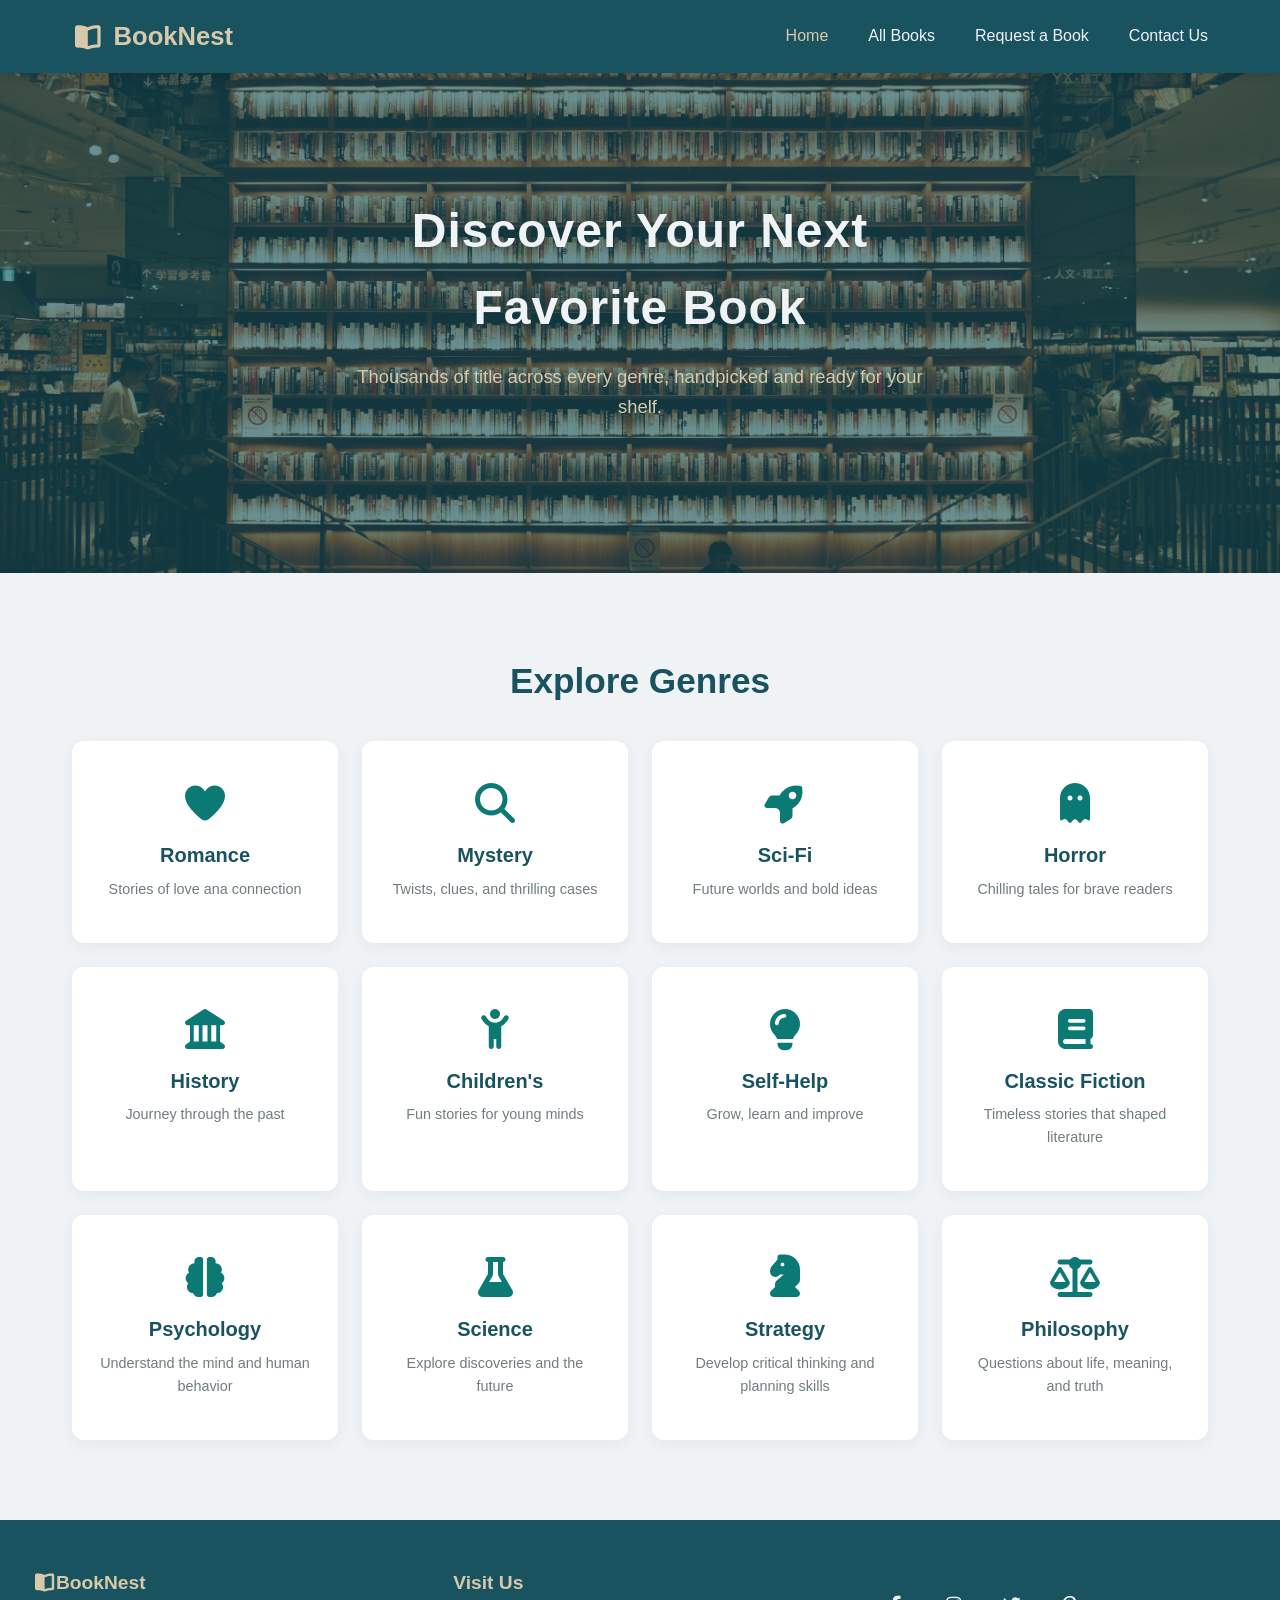
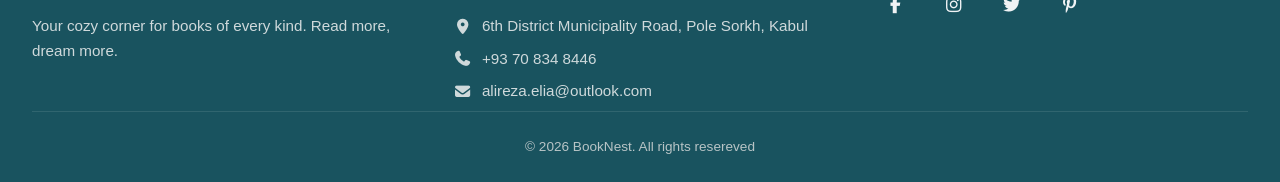
==== index.html @ 56373166 "Initial Commit" ====
<!doctype html>
<html lang="en">
  <head>
    <meta charset="UTF-8" />
    <meta name="viewport" content="width=device-width, initial-scale=1.0" />
    <title>BookNest | Online BookStore</title>
    <link rel="stylesheet" href="css/main.css" />
    <link rel="stylesheet" href="css/navbar.css" />
    <link rel="stylesheet" href="css/home.css" />
    <link rel="stylesheet" href="css/footer.css" />
    <link rel="stylesheet" href="css/responsive.css" />
    <link rel="stylesheet" href="fontawesome/css/all.min.css" />
  </head>
  <body>
    <!-- Navbar -->
    <nav class="navbar">
      <div class="nav-container">
        <a href="index.html" class="nav-logo">
          <i class="fa-solid fa-book-open"></i> BookNest
        </a>

        <input type="checkbox" id="nav-toggle" class="nav-toggle" />
        <label for="nav-toggle" class="nav-toggle-label">
          <i class="fa-solid fa-bars"></i>
        </label>

        <ul class="nav-links">
          <li><a href="index.html" class="active">Home</a></li>
          <li><a href="books.html">All Books</a></li>
          <li><a href="request.html">Request a Book</a></li>
          <li><a href="contact.com">Contact Us</a></li>
        </ul>
      </div>
    </nav>

    <!-- Header -->
    <header class="library">
      <div class="library-content">
        <h1>Discover Your Next Favorite Book</h1>
        <p>
          Thousands of title across every genre, handpicked and ready for your
          shelf.
        </p>
      </div>
    </header>

    <main>
      <section class="genres">
        <h2 class="section-title">Explore Genres</h2>
        <div class="genres-grid">
          <div class="genre-card">
            <i class="fa-solid fa-heart"></i>
            <h3>Romance</h3>
            <p>Stories of love ana connection</p>
          </div>

          <div class="genre-card">
            <i class="fa-solid fa-magnifying-glass"></i>
            <h3>Mystery</h3>
            <p>Twists, clues, and thrilling cases</p>
          </div>

          <div class="genre-card">
            <i class="fa-solid fa-rocket"></i>
            <h3>Sci-Fi</h3>
            <p>Future worlds and bold ideas</p>
          </div>

          <div class="genre-card">
            <i class="fa-solid fa-ghost"></i>
            <h3>Horror</h3>
            <p>Chilling tales for brave readers</p>
          </div>

          <div class="genre-card">
            <i class="fa-solid fa-landmark"></i>
            <h3>History</h3>
            <p>Journey through the past</p>
          </div>

          <div class="genre-card">
            <i class="fa-solid fa-child-reaching"></i>
            <h3>Children's</h3>
            <p>Fun stories for young minds</p>
          </div>

          <div class="genre-card">
            <i class="fa-solid fa-lightbulb"></i>
            <h3>Self-Help</h3>
            <p>Grow, learn and improve</p>
          </div>

          <div class="genre-card">
            <i class="fa-solid fa-book"></i>
            <h3>Classic Fiction</h3>
            <p>Timeless stories that shaped literature</p>
          </div>

          <div class="genre-card">
            <i class="fa-solid fa-brain"></i>
            <h3>Psychology</h3>
            <p>Understand the mind and human behavior</p>
          </div>

          <div class="genre-card">
            <i class="fa-solid fa-flask"></i>
            <h3>Science</h3>
            <p>Explore discoveries and the future</p>
          </div>

          <div class="genre-card">
            <i class="fa-solid fa-chess-knight"></i>
            <h3>Strategy</h3>
            <p>Develop critical thinking and planning skills</p>
          </div>

          <div class="genre-card">
            <i class="fa-solid fa-scale-balanced"></i>
            <h3>Philosophy</h3>
            <p>Questions about life, meaning, and truth</p>
          </div>
        </div>
      </section>
    </main>

    <footer class="footer">
      <div class="footer-container">
        <div class="footer-col">
          <h3><i class="fa-solid fa-book-open"></i>BookNest</h3>
          <p>
            Your cozy corner for books of every kind. Read more, dream more.
          </p>
        </div>

        <div class="footer-col">
          <h3>Visit Us</h3>
          <p>
            <i class="fa-solid fa-location-dot"></i>6th District Municipality
            Road, Pole Sorkh, Kabul
          </p>
          <p><i class="fa-solid fa-phone"></i>+93 70 834 8446</p>
          <p><i class="fa-solid fa-envelope"></i>alireza.elia@outlook.com</p>
        </div>

        <div class="social-icons">
          <a href="#"><i class="fa-brands fa-facebook-f"></i></a>
          <a href="#"><i class="fa-brands fa-instagram"></i></a>
          <a href="#"><i class="fa-brands fa-twitter"></i></a>
          <a href="#"><i class="fa-brands fa-pinterest-p"></i></a>
        </div>
      </div>
      <div class="footer-bottom">
        <p>&copy; 2026 BookNest. All rights resereved</p>
      </div>
    </footer>
  </body>
</html>
---- css/main.css ----
/* =====================================================
   VARIABLES
===================================================== */
:root {
  --dark-teal: #19535f;
  --teal--: #0b7a75;
  --cream: #d7c9aa;
  --maroon: #7b2d26;
  --light: #f0f3f5;
  --transition: all 0.3s ease;
}

/* =====================================================
   RESET
===================================================== */
* {
  margin: 0;
  padding: 0;
  box-sizing: border-box;
}

html {
  scroll-behavior: smooth;
}

body {
  font-family: "Poppins", sans-serif;
  background-color: var(--light);
  color: var(--dark-teal);
  line-height: 1.6;
}

a {
  text-decoration: none;
  color: inherit;
}

ul {
  list-style: none;
}

img {
  max-width: 100%;
  display: block;
}

/* =====================================================
   FONTS
===================================================== */
@font-face {
  font-family: "Poppins";
  src: url("../fonts/poppins/poppins-v23-latin-regular.woff2") format("woff2");
  font-weight: 400;
  font-style: normal;
  font-display: swap;
}

@font-face {
  font-family: "Poppins";
  src: url("../fonts/poppins/poppins-v23-latin-500.woff2") format("woff2");
  font-weight: 500;
  font-style: normal;
  font-display: swap;
}

@font-face {
  font-family: "Poppins";
  src: url("../fonts/poppins/poppins-v23-latin-600.woff2") format("woff2");
  font-weight: 600;
  font-style: normal;
  font-display: swap;
}

@font-face {
  font-family: "Poppins";
  src: url("../fonts/poppins/poppins-v23-latin-700.woff2") format("woff2");
  font-weight: 700;
  font-style: normal;
  font-display: swap;
}

/* =====================================================
   PAGE BANNER (inner pages)
===================================================== */
.page-banner {
  min-width: 200px;
  background:
    linear-gradient(rgba(25, 83, 95, 0.75), rgba(25, 83, 95, 0.75)),
    url("../images/Library5.jpg");
  padding: 5rem 1.5rem;
  text-align: center;
  color: var(--light);
  background-size: cover;
  background-repeat: no-repeat;
  background-position: center;
}

.page-banner-content {
  opacity: 0;
  animation: fadeInUp 1s ease forwards;
}

.page-banner h1 {
  font-size: 2.5rem;
  margin-bottom: 0.5rem;
}

.page-banner p {
  color: var(--cream);
}

/* =====================================================
   BUTTONS
===================================================== */
.btn {
  display: inline-block;
  padding: 0.9rem 2.2rem;
  background-color: var(--teal-);
  color: var(--light);
  border: none;
  border-radius: 30px;
  font-weight: 600;
  font-size: 1rem;
  cursor: pointer;
  transition: var(--transition);
}

.btn:hover {
  background-color: var(--maroon);
  transform: translateY(-3px);
  box-shadow: 0 10px 20px rgba(0, 0, 0, 0.2);
}

/* =====================================================
   SECTION TITLES
===================================================== */
.section-title {
  text-align: center;
  font-size: 2.2rem;
  margin-bottom: 2rem;
  color: var(--dark-teal);
}

.section-titles::after {
  content: "";
  display: block;
  width: 60px;
  height: 4px;
  margin: 0.8rem auto 0;
  background-color: var(--teal--);
  border-radius: 2px;
}

/* =====================================================
   ANIMATIONS
===================================================== */
@keyframes fadeInUp {
  from {
    opacity: 0;
    transform: translateY(30px);
  }
  to {
    opacity: 1;
    transform: translateY(0);
  }
}
---- css/navbar.css ----
/* =====================================================
   NAVBAR
===================================================== */
.navbar {
  background-color: var(--dark-teal);
  position: sticky;
  top: 0;
  z-index: 1000;
  box-shadow: 0 2px 10px rgba(0, 0, 0, 0.15);
}

.nav-container {
  max-width: 1200px;
  margin: 0 auto;
  display: flex;
  align-items: center;
  justify-content: space-between;
  padding: 1rem 2rem;
  position: relative;
}

.nav-logo {
  font-size: 1.6rem;
  font-weight: 700;
  color: var(--cream);
  display: flex;
  align-items: center;
  gap: 0.6rem;
  transition: var(--transition);
}

.nav-logo:hover {
  color: var(--teal--);
}

.nav-links {
  display: flex;
  gap: 2.5rem;
}

.nav-links a {
  color: var(--light);
  font-weight: 500;
  position: relative;
  padding: 0.4rem 0;
  transition: color 0.3s ease;
}

.nav-links::after {
  content: "";
  position: absolute;
  left: 0;
  bottom: -2px;
  height: 2px;
  background-color: var(--teal--);
  transition: width 0.3s ease;
}

.nav-links a:hover,
.nav-links a.active {
  color: var(--cream);
}

.nav-toggle {
  display: none;
}

.nav-toggle-label {
  display: none;
  font-size: 1.5rem;
  color: var(--light);
  cursor: pointer;
}
---- css/home.css ----
/* =====================================================
   LIBRARY HEADER (index page)
===================================================== */
.library {
  min-height: 500px;
  display: flex;
  align-items: center;
  justify-content: center;
  text-align: center;
  background:
    linear-gradient(rgba(25, 83, 95, 0.65), rgba(25, 83, 95, 0.65)),
    url("../images/Library4.jpg");
  background-size: cover;
  background-repeat: no-repeat;
  background-position: center;
}

.library-content {
  max-width: 600px;
  opacity: 0;
  animation: fadeInUp 1s ease forwards;
}

.library-content h1 {
  font-size: 3rem;
  margin-bottom: 1rem;
  letter-spacing: 1px;
  color: var(--light);
}

.library-content p {
  font-size: 1.15rem;
  color: var(--cream);
  margin-bottom: 2rem;
}

/* =====================================================
   GENRES SECTION
===================================================== */

.genres {
  max-width: 1200px;
  margin: 0 auto;
  padding: 5rem 2rem;
}

.genres-grid {
  display: grid;
  grid-template-columns: repeat(auto-fit, minmax(220px, 1fr));
  gap: 1.5rem;
}

.genre-card {
  background-color: #ffffff;
  border: 2px solid transparent;
  border-radius: 12px;
  padding: 2.5rem 1.5rem;
  text-align: center;
  box-shadow: 0 4px 15px rgba(0, 0, 0, 0.05);
  transition: var(--transition);
  opacity: 0;
  animation: fadeInUp 0.6s ease forwards;
}

.genre-card i {
  font-size: 2.5rem;
  color: var(--teal--);
  margin-bottom: 1rem;
  transition: var(--transition);
}

.genre-card:hover {
  box-shadow: 0 15px 30px rgba(25, 83, 95, 0.15);
}
.genre-card:hover i {
  color: var(--maroon);
  transform: scale(1.15) rotate(-5deg);
}

.genre-card h3 {
  font-size: 1.25rem;
  margin-bottom: 0.4rem;
}

.genre-card p {
  font-size: 0.9rem;
  color: #6f7d80;
}

/* staggered fade-in */
.genre-card:nth-child(1) {
  animation-delay: 0.05s;
}
.genre-card:nth-child(2) {
  animation-delay: 0.1s;
}
.genre-card:nth-child(3) {
  animation-delay: 0.15s;
}
.genre-card:nth-child(4) {
  animation-delay: 0.2s;
}
.genre-card:nth-child(5) {
  animation-delay: 0.25s;
}
.genre-card:nth-child(6) {
  animation-delay: 0.3s;
}
.genre-card:nth-child(7) {
  animation-delay: 0.35s;
}
.genre-card:nth-child(8) {
  animation-delay: 0.4s;
}
---- css/footer.css ----
/* =====================================================
   FOOTER
===================================================== */
.footer {
  background-color: var(--dark-teal);
  color: var(--light);
  padding: 3rem 2rem 1.5rem;
}

.footer-container {
  max-width: 1600px;
  margin: 0 auto;

  display: grid;
  grid-template-columns: repeat(3, 1fr);

  gap: 3rem;
  align-items: start;
}

.footer-col h3 {
  color: var(--cream);
  margin-bottom: 1rem;
  font-size: 1.2rem;
}

.footer-col p {
  font-size: 0.95rem;
  margin-bottom: 0.5rem;
  color: #cfd9db;
  display: flex;
  align-items: center;
  gap: 0.6rem;
}

.social-icons {
  display: flex;
  gap: 1rem;
  margin-top: 1rem;
}

.social-icons a {
  display: flex;
  align-items: center;
  justify-content: center;
  width: 42px;
  height: 42px;
  background-color: var(--teal-);
  color: var(--light);
  border-radius: 50%;
  font-size: 1.1rem;
  transition: var(--transition);
}

.social-icons a:hover {
  background-color: var(--maroon);
  transform: translateY(-5px) rotate(8deg);
}

.footer-bottom {
  text-align: center;
  padding-top: 1.5rem;
  border-top: 1px solid rgba(255, 255, 255, 0.1);
  font-size: 0.85rem;
  color: #b8c4c6;
}
---- css/responsive.css ----
/* =====================================================
   RESPONSIVE
===================================================== */

@media (max-width: 768px) {
  .nav-toggle-label {
    display: block;
  }

  .nav-links {
    position: absolute;
    top: 100%;
    left: 0;
    width: 100%;
    flex-direction: column;
    background-color: var(--dark-teal);
    max-height: 0;
    overflow: hidden;
    transition: max-height 0.4s ease;
  }

  .nav-toggle:checked ~ .nav-links {
    max-height: 320px;
  }

  .nav-links li {
    text-align: center;
    padding: 1rem 0;
  }

  .library-content h1 {
    font-size: 2.2rem;
  }

  .contact-wrapper {
    grid-template-columns: 1fr;
  }

  .form-section form {
    grid-template-columns: 1fr;
  }

  .full-width,
  .submit-btn {
    grid-column: auto;
  }
}
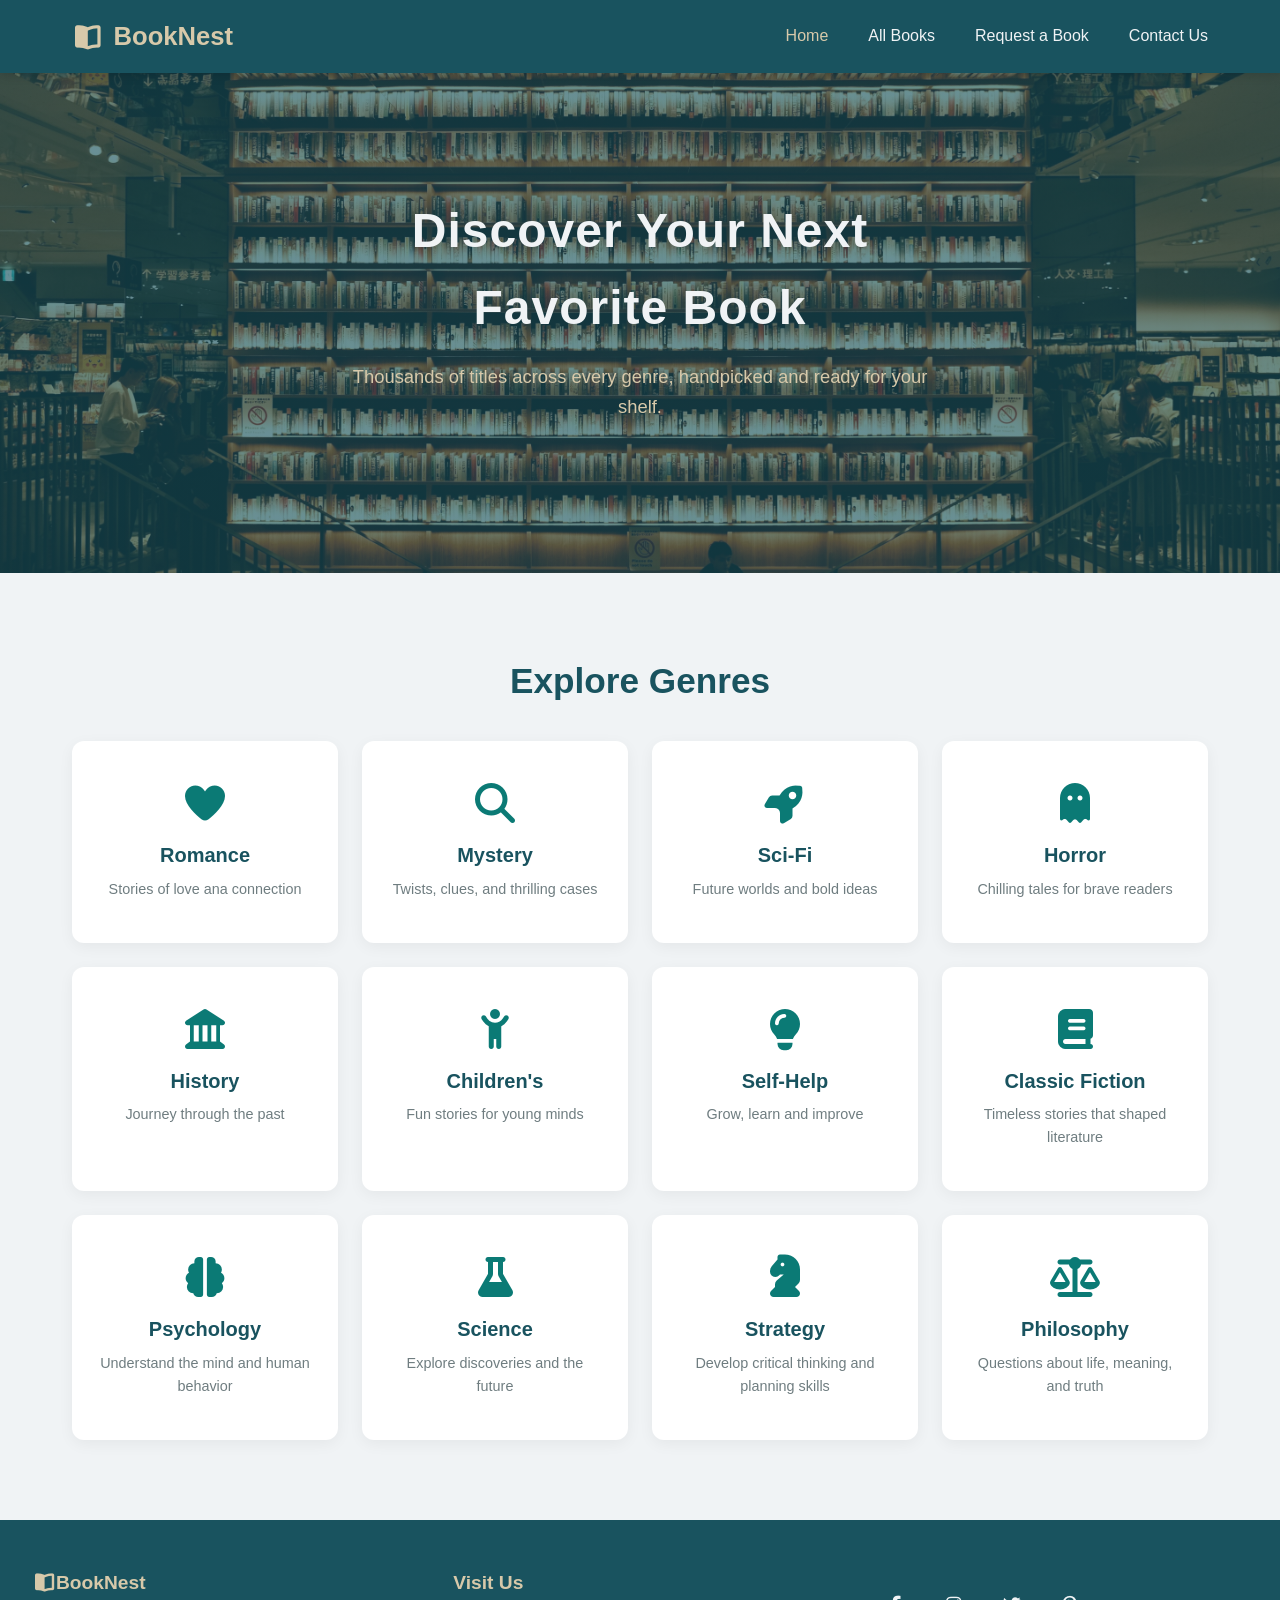
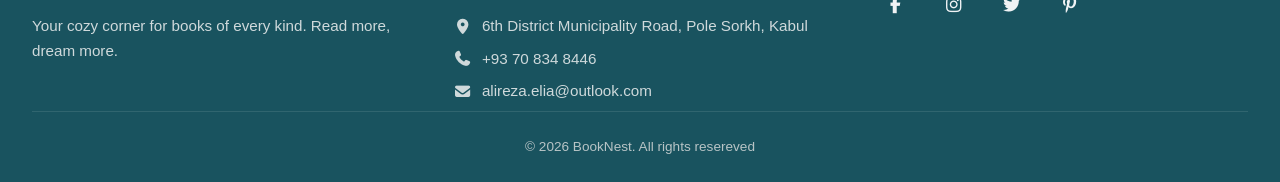
==== commit 9c1c9185: "Fix typo in index.html" ====
--- a/index.html
+++ b/index.html
@@ -38,7 +38,7 @@
       <div class="library-content">
         <h1>Discover Your Next Favorite Book</h1>
         <p>
-          Thousands of title across every genre, handpicked and ready for your
+          Thousands of titles across every genre, handpicked and ready for your
           shelf.
         </p>
       </div>
